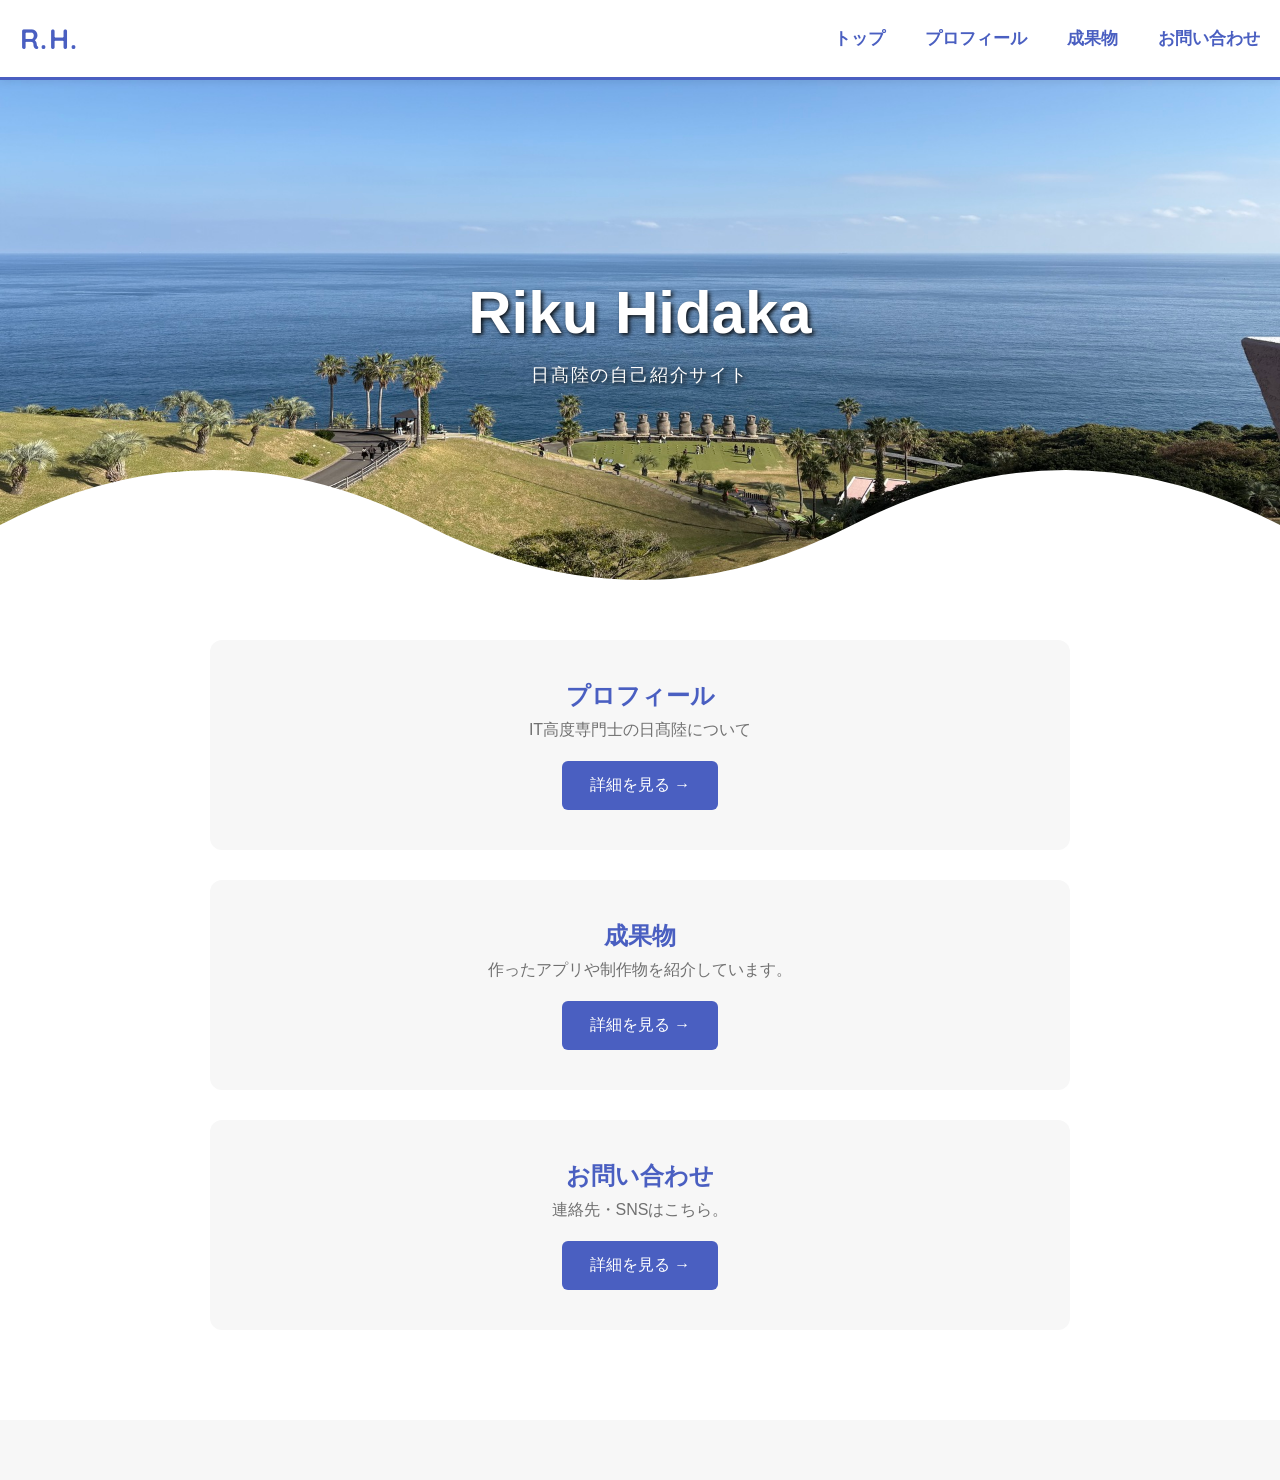
==== index.html @ f0769cd7 "Add files via upload" ====
<!DOCTYPE html>
<html lang="ja">

<head>
    <meta charset="UTF-8">
    <meta name="viewport" content="width=device-width, initial-scale=1.0">
    <title>日髙陸|ポートフォリオ</title>
    <meta name="description" content="日高陸の自己紹介サイト">
    <link rel="stylesheet" href="css/style.css">
    <script src="js/script.js" defer></script>
    <link href="https://fonts.googleapis.com/css2?family=Quicksand:wght@700&display=swap" rel="stylesheet">
</head>

<body>
    <header id="header">
        <h1 class="logo"><a href="index.html">R.H.</a></h1>
        <div class="hambuger">
            <span></span>
            <span></span>
            <span></span>
        </div>
        <nav class="navi">
            <ul class="menu">
                <li><a href="index.html">トップ</a></li>
                <li><a href="profile.html">プロフィール</a></li>
                <li><a href="">成果物</a></li>
                <li><a href="">お問い合わせ</a></li>
            </ul>
        </nav>
    </header>

    <main>
        <section class="mainvisual">
            <img src="img/mainvisual.jpeg" alt="風景">
            <div class="mainvisual-text">
                <h2>Riku Hidaka</h2>
                <p>日髙陸の自己紹介サイト</p>
            </div>
            <svg class="wave" viewBox="0 0 100 20" preserveAspectRatio="none" xmlns="http://www.w3.org/2000/svg">
                <path d="M0,10 q16.65,-20 33.3,0 t33.3,0 t33.4,0 L100,20 L0,20 Z" fill="#ffffff"></path>
            </svg>
        </section>
        <div class="container">
            <section class="guide">
                <h3>プロフィール</h3>
                <p>IT高度専門士の日髙陸について</p>
                <a href="profile.html" class="btn">詳細を見る →</a>
            </section>

            <section class="guide">
                <h3>成果物</h3>
                <p>作ったアプリや制作物を紹介しています。</p>
                <a href="works.html" class="btn">詳細を見る →</a>
            </section>

            <section class="guide">
                <h3>お問い合わせ</h3>
                <p>連絡先・SNSはこちら。</p>
                <a href="contact.html" class="btn">詳細を見る →</a>
            </section>
        </div>




    </main>

    <footer id="footer">

    </footer>
</body>

</html>
---- css/style.css ----
@charset "UTF-8";

/*--------------------------
全体の設定
---------------------------*/
*, *::before, *::after {
    box-sizing: border-box;
}
html {
    font-size: 100%;
}
body {
    margin: 0;
    color: #707070;
    font-family: sans-serif;
    background-color: #ffffff;
}

/*--------------------------
ヘッダー
---------------------------*/
#header {
    width: 100%;
    height: 80px;
    display: flex;
    justify-content: space-between;
    align-items: center;
    padding: 0 20px;
    position: sticky;
    top: 0;
    z-index: 10;
    background: #ffffff;
    box-shadow: 0 2px 8px rgba(0, 0, 0, 0.08);
    border-bottom: 3px solid #4a5fc1;
}
#header .logo {
    margin: 0;
    font-size: 28px;
    font-weight: bold;
    letter-spacing: 0.05em;
}
#header .logo a {
    color: #4a5fc1;
    text-decoration: none;
    font-family: 'Quicksand', sans-serif;
}
#header .navi .menu {
    display: flex;
    align-items: center;
    list-style: none;
    padding-left: 0;
}
#header .navi .menu li {
    margin-left: 40px;
    font-size: 17px;
}
#header .navi li a {
    color: #4a5fc1;
    text-decoration: none;
    font-weight: bold;
}
/* ロゴ・ナビ：ホバーで少し透明に */
#header .logo a,
#header .navi li a {
    transition: opacity 0.3s;
}
#header .logo a:hover,
#header .navi li a:hover {
    opacity: 0.6;
}
/* ハンバーガー：PCでは隠す */
.hambuger {
    display: none;
}

/*--------------------------
メインビジュアル
---------------------------*/
.mainvisual {
    height: 500px;
    line-height: 0;
    overflow: hidden;
    position: relative;
}
.mainvisual img {
    width: 100%;
    height: 100%;
    object-fit: cover;
    object-position: center 70%;
}
.mainvisual .wave {
    position: absolute;
    left: 0;
    bottom: 0;
    width: 100%;
    height: 110px;
    display: block;
}
.mainvisual-text {
    position: absolute;
    top: 50%;
    left: 50%;
    transform: translate(-50%, -50%);
    z-index: 2;
    text-align: center;
    color: #ffffff;
    text-shadow: 2px 2px 4px rgba(0, 0, 0, 0.9);
    line-height: 1.4;
}
.mainvisual-text h2 {
    margin: 0;
    font-size: 60px;
}
.mainvisual-text p {
    margin: 8px 0 0;
    font-size: 18px;
    letter-spacing: 0.1em;
}

/*--------------------------
トップページのコンテンツ
---------------------------*/
.container {
    max-width: 900px;
    margin: 0 auto;
    padding: 60px 20px;
}
.guide {
    text-align: center;
    padding: 40px 20px;
    margin-bottom: 30px;
    background: #f7f7f7;
    border-radius: 12px;
}
.guide h3 {
    margin: 0 0 8px;
    font-size: 24px;
    color: #4a5fc1;
}
.guide p {
    margin: 0 0 20px;
}

/*--------------------------
共通ボタン
---------------------------*/
.btn {
    display: inline-block;
    padding: 14px 28px;
    background: #4a5fc1;
    color: #ffffff;
    text-decoration: none;
    border-radius: 6px;
}
.btn-sub {
    background: #ffffff;
    color: #4a5fc1;
    border: 2px solid #4a5fc1;
}

/*--------------------------
下層ページ共通
---------------------------*/
.subpage main {
    max-width: 900px;
    margin: 0 auto;
    padding: 40px 20px;
}
.page-title {
    text-align: center;
    margin-bottom: 40px;
}
.page-title h2 {
    margin: 0;
    font-size: 32px;
    color: #4a5fc1;
}
.page-title p {
    margin: 4px 0 0;
    font-size: 14px;
}

/* 自己紹介（写真左・文章右） */
.intro {
    display: flex;
    align-items: center;
    gap: 30px;
    margin-bottom: 50px;
}
.intro-photo {
    flex-shrink: 0;
    width: 200px;
}
.intro-photo img {
    width: 100%;
    height: auto;
    border-radius: 8px;
}
.intro-text h3 {
    margin-top: 0;
}
.intro-text .catch {
    color: #4a5fc1;
    font-weight: bold;
}

/* スキル */
.skills {
    margin-bottom: 50px;
}
.skill-list {
    display: flex;
    flex-wrap: wrap;
    gap: 10px;
    list-style: none;
    padding-left: 0;
}
.skill-list li {
    padding: 8px 16px;
    background: #f0f2fb;
    border-radius: 6px;
    font-size: 14px;
}

/* 好きなもの */
.favorites {
    margin-bottom: 50px;
}
.favorite-list {
    list-style: none;
    padding-left: 0;
    margin: 0;
}
.favorite-card {
    display: flex;
    align-items: center;
    gap: 16px;
    padding: 16px;
    margin-bottom: 12px;
    background: #f7f7f7;
    border-radius: 8px;
}
.favorite-thumb {
    flex-shrink: 0;
    width: 80px;
    height: 80px;
    object-fit: cover;
    border-radius: 8px;
}
.favorite-body h4 {
    margin: 0 0 4px;
}
.favorite-body p {
    margin: 0;
    font-size: 14px;
}

/* 次への導線 */
.links {
    display: flex;
    justify-content: center;
    gap: 16px;
}

/*--------------------------
フッター
---------------------------*/
#footer {
    padding: 30px 20px;
    background: #f7f7f7;
    text-align: center;
    font-size: 13px;
}

/*--------------------------
スマートフォン
---------------------------*/
@media screen and (max-width: 767px) {
    #header {
        height: 60px;
    }
    .mainvisual {
        height: 40vh;
    }
    .mainvisual .wave {
        height: 50px;
    }
    .mainvisual-text h2 {
        font-size: 40px;
    }
    .mainvisual-text p {
        font-size: 14px;
    }

    /* ナビをハンバーガー開閉式に */
    #header .navi {
        position: absolute;
        top: 100%;
        right: 0;
        background: #ffffff;
        box-shadow: 0 2px 4px rgba(0, 0, 0, 0.1);
        opacity: 0;
        visibility: hidden;
        transform: translateY(-10px);
        transition: opacity 0.3s, transform 0.3s, visibility 0.3s;
    }
    #header .navi.open {
        opacity: 1;
        visibility: visible;
        transform: translateY(0);
    }
    #header .navi .menu {
        flex-direction: column;
        align-items: flex-start;
    }
    #header .navi .menu li {
        margin: 0;
        padding: 14px 20px;
        width: 100%;
    }
    .hambuger {
        display: flex;
        flex-direction: column;
        justify-content: center;
        gap: 6px;
        width: 30px;
        height: 30px;
        cursor: pointer;
    }
    .hambuger span {
        display: block;
        width: 100%;
        height: 3px;
        background: #4a5fc1;
        border-radius: 2px;
    }

    /* 下層ページ */
    .subpage main {
        padding: 30px 16px;
    }
    .intro {
        flex-direction: column;
        text-align: center;
    }
    .links {
        flex-direction: column;
    }
}
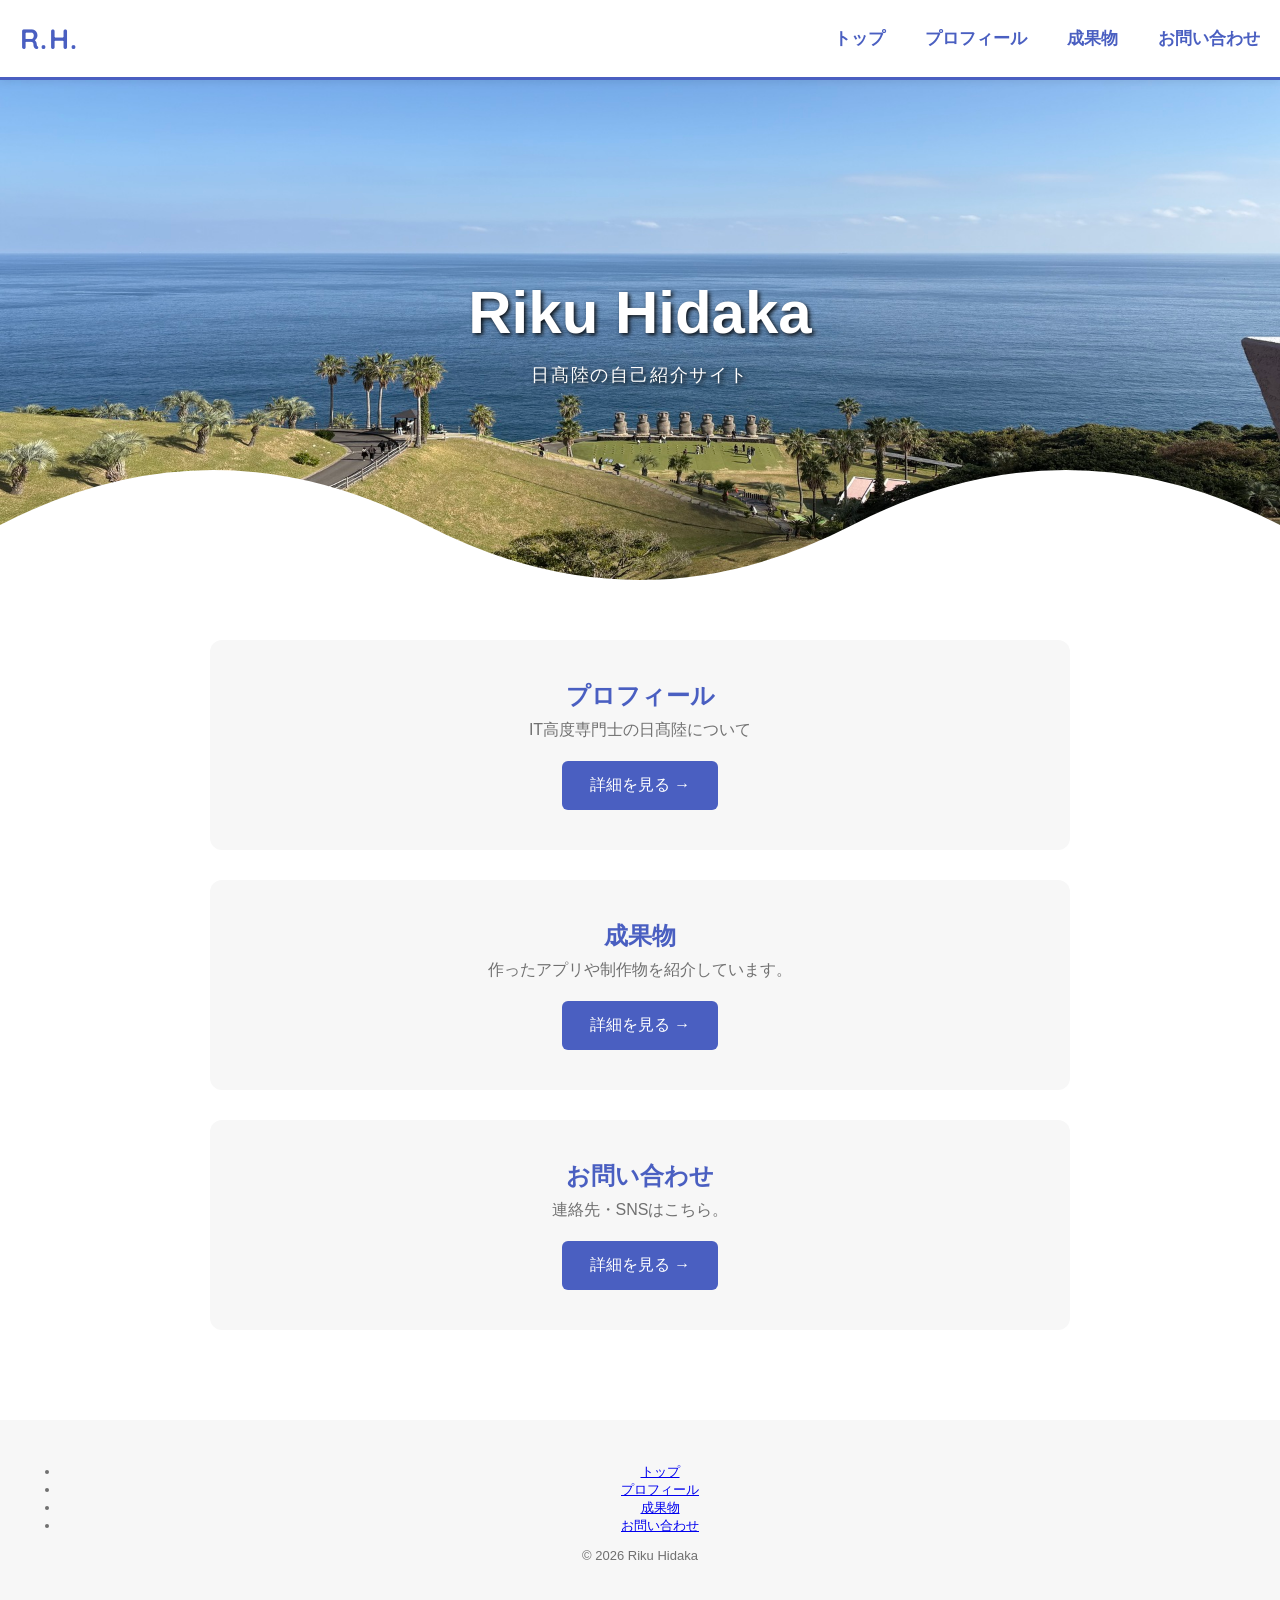
==== commit 0efaaa9d: "Add files via upload" ====
--- a/index.html
+++ b/index.html
@@ -60,13 +60,16 @@
             </section>
         </div>
 
-
-
-
     </main>
 
     <footer id="footer">
-
+        <ul class="footer-menu">
+            <li><a href="index.html">トップ</a></li>
+            <li><a href="profile.html">プロフィール</a></li>
+            <li><a href="works.html">成果物</a></li>
+            <li><a href="contact.html">お問い合わせ</a></li>
+        </ul>
+        <p>&copy; 2026 Riku Hidaka</p>
     </footer>
 </body>
 
